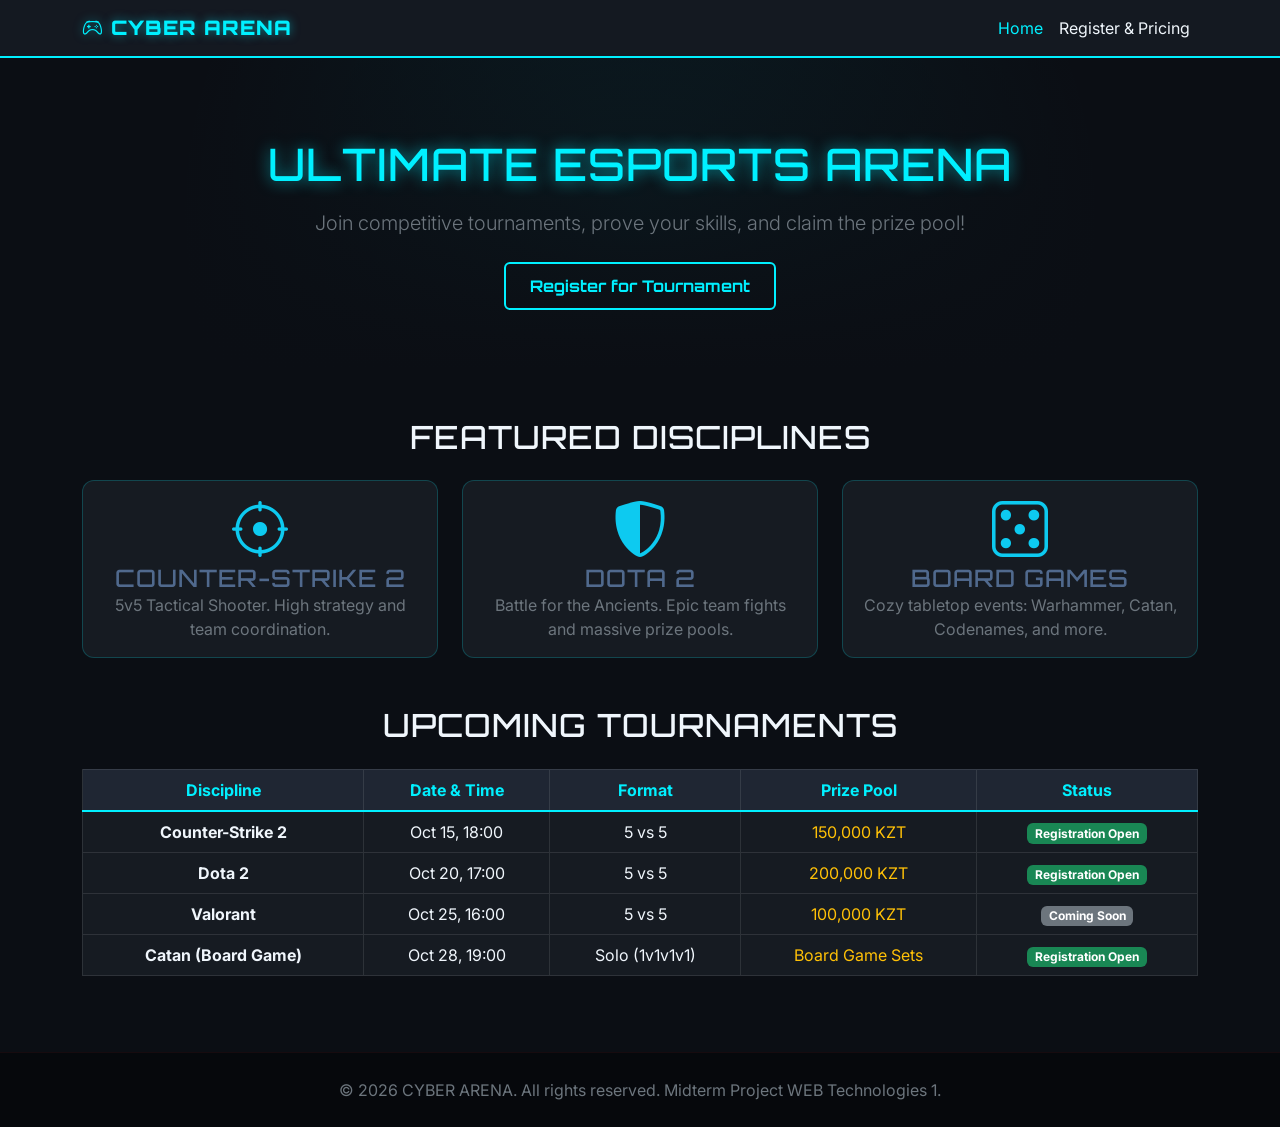
==== index.html @ 5764e8db "Add files via upload" ====
<!DOCTYPE html>
<html lang="en">
<head>
  <meta charset="UTF-8">
  <meta name="viewport" content="width=device-width, initial-scale=1.0">
  <title>CYBER ARENA — Home</title>
  <link href="https://cdn.jsdelivr.net/npm/bootstrap@5.3.0/dist/css/bootstrap.min.css" rel="stylesheet">
  <link href="https://cdn.jsdelivr.net/npm/bootstrap-icons@1.10.0/font/bootstrap-icons.css" rel="stylesheet">
  <link rel="stylesheet" href="style.css">
</head>
<body>

  <!-- Navbar -->
  <header>
    <nav class="navbar navbar-expand-lg navbar-dark sticky-top">
      <div class="container">
        <a class="navbar-brand" href="index.html"><i class="bi bi-controller me-2"></i>CYBER ARENA</a>
        <button class="navbar-toggler" type="button" data-bs-toggle="collapse" data-bs-target="#navbarNav">
          <span class="navbar-toggler-icon"></span>
        </button>
        <div class="collapse navbar-collapse" id="navbarNav">
          <ul class="navbar-nav ms-auto">
            <li class="nav-item">
              <a class="nav-link active" href="index.html">Home</a>
            </li>
            <li class="nav-item">
              <a class="nav-link" href="register.html">Register & Pricing</a>
            </li>
          </ul>
        </div>
      </div>
    </nav>
  </header>

  <main>
    <!-- Hero Section -->
    <section class="hero-section">
      <div class="container">
        <h1 class="hero-title mb-3">Ultimate Esports Arena</h1>
        <p class="lead text-secondary mb-4">Join competitive tournaments, prove your skills, and claim the prize pool!</p>
        <a href="register.html" class="btn btn-neon">Register for Tournament</a>
      </div>
    </section>

    <section class="container my-5">
      <h2 class="text-center mb-4 text-uppercase">Featured Disciplines</h2>
      <div class="disciplines-grid">
        <div class="custom-card p-3 text-center">
          <i class="bi bi-crosshair display-4 text-info mb-3"></i>
          <h3 class="h4 card-title">Counter-Strike 2</h3>
          <p class="card-text text-secondary">5v5 Tactical Shooter. High strategy and team coordination.</p>
        </div>
        <div class="custom-card p-3 text-center">
          <i class="bi bi-shield-shaded display-4 text-info mb-3"></i>
          <h3 class="h4 card-title">Dota 2</h3>
          <p class="card-text text-secondary">Battle for the Ancients. Epic team fights and massive prize pools.</p>
        </div>
        <div class="custom-card p-3 text-center">
          <i class="bi bi-dice-5 display-4 text-info mb-3"></i>
          <h3 class="h4 card-title">Board Games</h3>
          <p class="card-text text-secondary">Cozy tabletop events: Warhammer, Catan, Codenames, and more.</p>
        </div>
      </div>
    </section>

    <!-- TABLE Section  -->
    <section class="container my-5">
      <h2 class="text-center mb-4 text-uppercase">Upcoming Tournaments</h2>
      <div class="table-responsive">
        <table class="table custom-table table-bordered align-middle text-center">
          <thead>
            <tr>
              <th>Discipline</th>
              <th>Date & Time</th>
              <th>Format</th>
              <th>Prize Pool</th>
              <th>Status</th>
            </tr>
          </thead>
          <tbody>
            <tr>
              <td><strong>Counter-Strike 2</strong></td>
              <td>Oct 15, 18:00</td>
              <td>5 vs 5</td>
              <td class="text-warning font-weight-bold">150,000 KZT</td>
              <td><span class="badge bg-success">Registration Open</span></td>
            </tr>
            <tr>
              <td><strong>Dota 2</strong></td>
              <td>Oct 20, 17:00</td>
              <td>5 vs 5</td>
              <td class="text-warning font-weight-bold">200,000 KZT</td>
              <td><span class="badge bg-success">Registration Open</span></td>
            </tr>
            <tr>
              <td><strong>Valorant</strong></td>
              <td>Oct 25, 16:00</td>
              <td>5 vs 5</td>
              <td class="text-warning font-weight-bold">100,000 KZT</td>
              <td><span class="badge bg-secondary">Coming Soon</span></td>
            </tr>
            <tr>
              <td><strong>Catan (Board Game)</strong></td>
              <td>Oct 28, 19:00</td>
              <td>Solo (1v1v1v1)</td>
              <td class="text-warning font-weight-bold">Board Game Sets</td>
              <td><span class="badge bg-success">Registration Open</span></td>
            </tr>
          </tbody>
        </table>
      </div>
    </section>
  </main>

  <!-- Footer -->
  <footer class="text-center text-secondary">
    <div class="container">
      <p class="mb-0">&copy; 2026 CYBER ARENA. All rights reserved. Midterm Project WEB Technologies 1.</p>
    </div>
  </footer>

  <!-- Bootstrap JS -->
  <script src="https://cdn.jsdelivr.net/npm/bootstrap@5.3.0/dist/js/bootstrap.bundle.min.js"></script>
</body>
</html>
---- style.css ----
@import url('https://fonts.googleapis.com/css2?family=Inter:wght@300;400;600&family=Orbitron:wght@700;900&display=swap');

:root {
  --bg-dark: #0b0e14;
  --card-bg: #161b22;
  --accent-neon: #00f0ff;
  --accent-pink: #ff0055;
  --text-color: #f0f6fc;
}

body {
  background-color: var(--bg-dark);
  color: var(--text-color);
  font-family: 'Inter', sans-serif;
  margin: 0;
  padding: 0;
}

h1, h2, h3, .navbar-brand {
  font-family: 'Orbitron', sans-serif;
  text-transform: uppercase;
  letter-spacing: 1px;
}

/* Navigation */
.navbar {
  background-color: rgba(22, 27, 34, 0.95) !important;
  border-bottom: 2px solid var(--accent-neon);
}

.navbar-brand {
  color: var(--accent-neon) !important;
  font-weight: 900;
  text-shadow: 0 0 10px rgba(0, 240, 255, 0.5);
}

.nav-link {
  color: var(--text-color) !important;
  transition: color 0.3s ease;
}

.nav-link:hover, .nav-link.active {
  color: var(--accent-neon) !important;
}

/* Hero Section */
.hero-section {
  padding: 80px 0 60px;
  background: linear-gradient(180deg, rgba(11, 14, 20, 0.6) 0%, rgba(11, 14, 20, 1) 100%),
              radial-gradient(circle at center, rgba(0, 240, 255, 0.15) 0%, transparent 70%);
  text-align: center;
}

.hero-title {
  color: var(--accent-neon);
  text-shadow: 0 0 15px rgba(0, 240, 255, 0.6);
  font-size: 1.5rem; 
}


.disciplines-grid {
  display: grid;
  grid-template-columns: 1fr;
  gap: 1.5rem;
}

@media (min-width: 768px) {
  .disciplines-grid {
    grid-template-columns: repeat(3, 1fr);
  }
}

/* Cards */
.custom-card {
  border-radius: 12px;
  color: rgba(104, 138, 186, 0.71);
  background-color: var(--card-bg);
  border: 1px solid rgba(0, 240, 255, 0.2);
  border-radius: 12px;
  transition: transform 0.3s ease, border-color 0.3s ease, box-shadow 0.3s ease;
}

.custom-card:hover {
  transform: translateY(-5px);
  border-color: var(--accent-neon);
  box-shadow: 0 0 15px rgba(0, 240, 255, 0.3);
}

/* Table */
.custom-table {
  background-color: var(--card-bg);
  color: var(--text-color);
  border-color: rgba(255, 255, 255, 0.1);
}

.custom-table th {
  background-color: #1f2633;
  color: var(--accent-neon);
  border-bottom: 2px solid var(--accent-neon);
}

.custom-table td {
  background-color: var(--card-bg);
  color: var(--text-color);
  vertical-align: middle;
}

/* Buttons */
.btn-neon {
  background-color: transparent;
  color: var(--accent-neon);
  border: 2px solid var(--accent-neon);
  font-family: 'Orbitron', sans-serif;
  font-weight: 700;
  padding: 10px 24px;
  transition: all 0.3s ease;
  width: 100%;      
  margin-top: 10px;
}

.btn-neon:hover {
  background-color: var(--accent-neon);
  color: var(--bg-dark);
  box-shadow: 0 0 15px rgba(0, 240, 255, 0.8);
}

.btn-pink {
  background-color: var(--accent-pink);
  color: #fff;
  border: none;
  font-family: 'Orbitron', sans-serif;
  font-weight: 700;
  transition: all 0.3s ease;
}

.btn-pink:hover {
  background-color: #e0004c;
  box-shadow: 0 0 15px rgba(255, 0, 85, 0.6);
  color: #fff;
}

/* Form Controls */
.form-control, .form-select {
  background-color: #0d1117;
  border: 1px solid rgba(255, 255, 255, 0.15);
  color: var(--text-color);
}

.form-control:focus, .form-select:focus {
  background-color: #0d1117;
  color: var(--text-color);
  border-color: var(--accent-neon);
  box-shadow: 0 0 8px rgba(0, 240, 255, 0.5);
}

/* Footer */
footer {
  background-color: #06080c;
  border-top: 1px solid rgba(179, 39, 39, 0.1);
  padding: 25px 0;
  margin-top: 60px;
}

@media (min-width: 576px) {
  .hero-title {
    font-size: 2rem;
  }
}

@media (min-width: 768px) {
  .hero-title {
    font-size: 2.8rem;
  }
  .btn-neon {
    width: auto;
    margin-top: 0;
  }
}
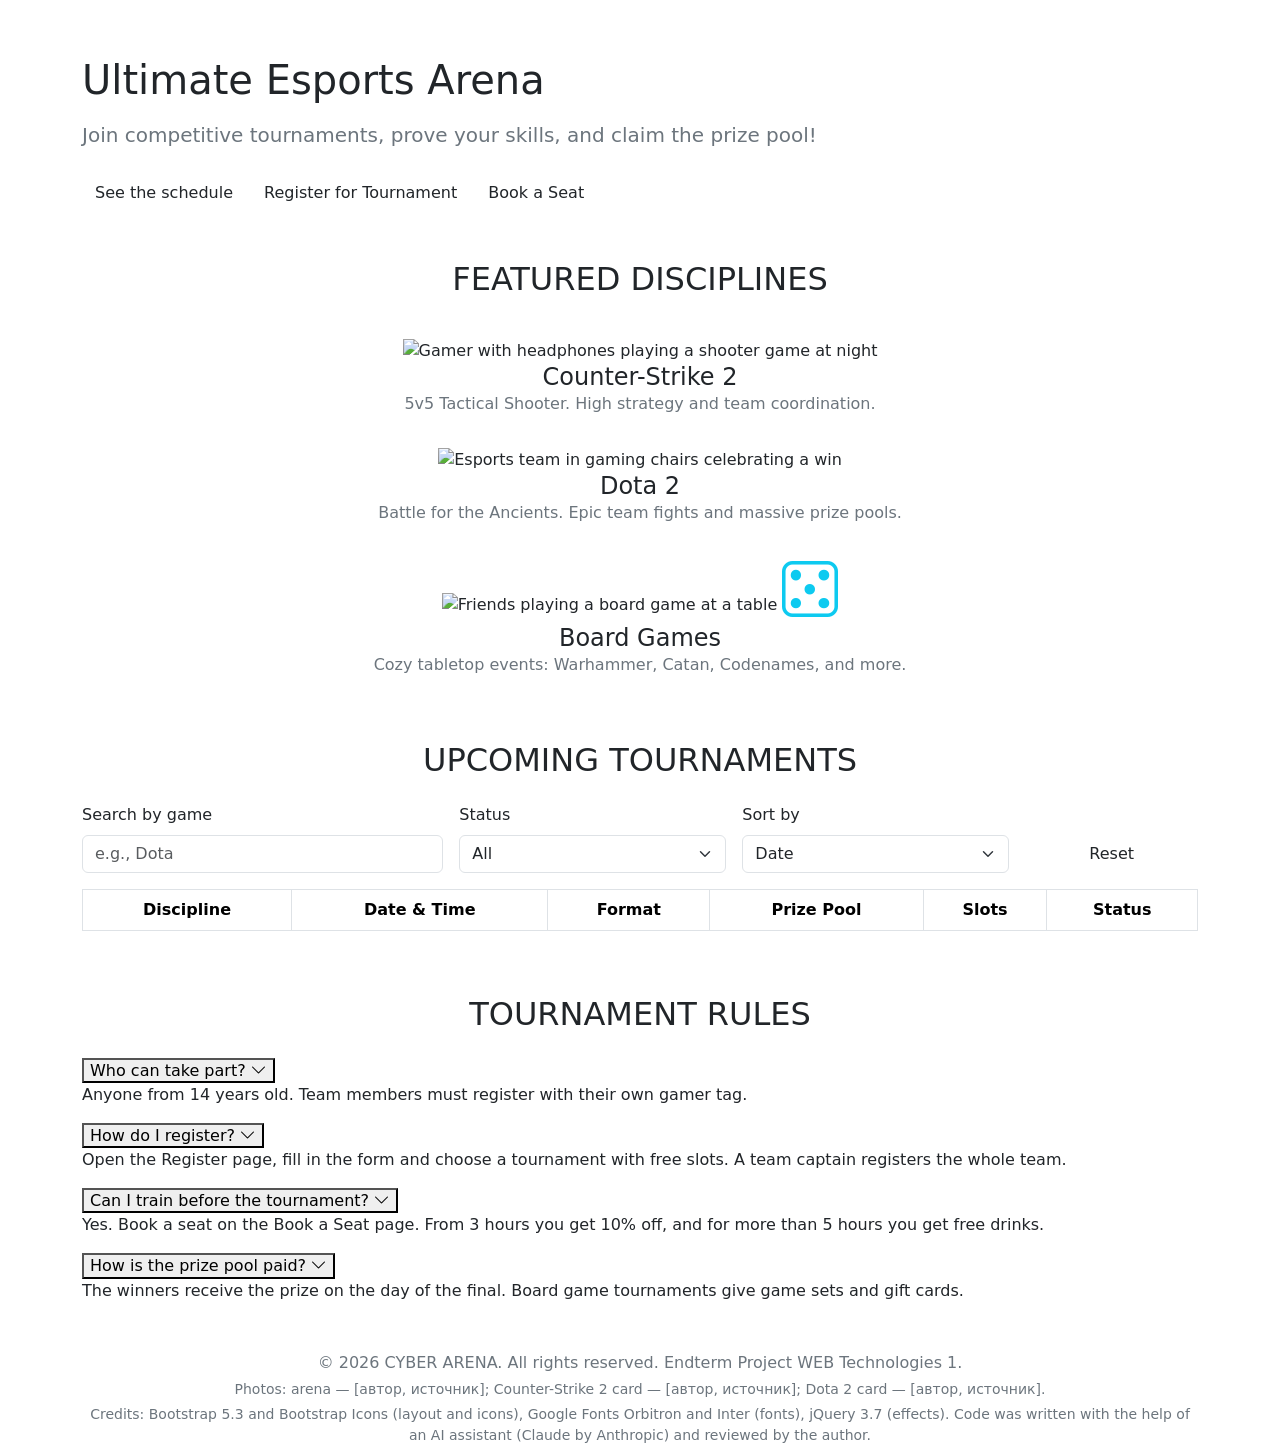
==== commit 6d7d7fb3: "Add files via upload Endterm: add booking, contact, photos" ====
--- a/index.html
+++ b/index.html
@@ -6,26 +6,23 @@
   <title>CYBER ARENA — Home</title>
   <link href="https://cdn.jsdelivr.net/npm/bootstrap@5.3.0/dist/css/bootstrap.min.css" rel="stylesheet">
   <link href="https://cdn.jsdelivr.net/npm/bootstrap-icons@1.10.0/font/bootstrap-icons.css" rel="stylesheet">
-  <link rel="stylesheet" href="style.css">
+  <link rel="stylesheet" href="css/style.css">
 </head>
 <body>
 
-  <!-- Navbar -->
   <header>
-    <nav class="navbar navbar-expand-lg navbar-dark sticky-top">
+    <nav class="navbar navbar-expand-lg navbar-dark sticky-top" aria-label="Main">
       <div class="container">
-        <a class="navbar-brand" href="index.html"><i class="bi bi-controller me-2"></i>CYBER ARENA</a>
-        <button class="navbar-toggler" type="button" data-bs-toggle="collapse" data-bs-target="#navbarNav">
+        <a class="navbar-brand" href="index.html"><i class="bi bi-controller me-2" aria-hidden="true"></i>CYBER ARENA</a>
+        <button class="navbar-toggler" type="button" data-bs-toggle="collapse" data-bs-target="#navbarNav" aria-controls="navbarNav" aria-expanded="false" aria-label="Toggle navigation">
           <span class="navbar-toggler-icon"></span>
         </button>
         <div class="collapse navbar-collapse" id="navbarNav">
           <ul class="navbar-nav ms-auto">
-            <li class="nav-item">
-              <a class="nav-link active" href="index.html">Home</a>
-            </li>
-            <li class="nav-item">
-              <a class="nav-link" href="register.html">Register & Pricing</a>
-            </li>
+            <li class="nav-item"><a class="nav-link active" href="index.html" aria-current="page">Home</a></li>
+            <li class="nav-item"><a class="nav-link" href="register.html">Register &amp; Pricing</a></li>
+            <li class="nav-item"><a class="nav-link" href="booking.html">Book a Seat</a></li>
+            <li class="nav-item"><a class="nav-link" href="contact.html">Contact</a></li>
           </ul>
         </div>
       </div>
@@ -33,12 +30,26 @@
   </header>
 
   <main>
-    <!-- Hero Section -->
     <section class="hero-section">
       <div class="container">
         <h1 class="hero-title mb-3">Ultimate Esports Arena</h1>
         <p class="lead text-secondary mb-4">Join competitive tournaments, prove your skills, and claim the prize pool!</p>
-        <a href="register.html" class="btn btn-neon">Register for Tournament</a>
+
+        <div class="countdown mb-4" id="countdown" hidden>
+          <p class="countdown-title" id="countdownTitle"></p>
+          <div class="countdown-boxes">
+            <div><span id="cdDays">00</span><small>days</small></div>
+            <div><span id="cdHours">00</span><small>hours</small></div>
+            <div><span id="cdMinutes">00</span><small>min</small></div>
+            <div><span id="cdSeconds">00</span><small>sec</small></div>
+          </div>
+        </div>
+
+        <div class="hero-buttons">
+          <a href="#schedule" class="btn btn-neon">See the schedule</a>
+          <a href="register.html" class="btn btn-neon">Register for Tournament</a>
+          <a href="booking.html" class="btn btn-neon">Book a Seat</a>
+        </div>
       </div>
     </section>
 
@@ -46,80 +57,113 @@
       <h2 class="text-center mb-4 text-uppercase">Featured Disciplines</h2>
       <div class="disciplines-grid">
         <div class="custom-card p-3 text-center">
-          <i class="bi bi-crosshair display-4 text-info mb-3"></i>
+          <img src="images/cs2.jpg" class="card-photo" alt="Gamer with headphones playing a shooter game at night">
           <h3 class="h4 card-title">Counter-Strike 2</h3>
           <p class="card-text text-secondary">5v5 Tactical Shooter. High strategy and team coordination.</p>
         </div>
         <div class="custom-card p-3 text-center">
-          <i class="bi bi-shield-shaded display-4 text-info mb-3"></i>
+          <img src="images/dota2.jpg" class="card-photo" alt="Esports team in gaming chairs celebrating a win">
           <h3 class="h4 card-title">Dota 2</h3>
           <p class="card-text text-secondary">Battle for the Ancients. Epic team fights and massive prize pools.</p>
         </div>
         <div class="custom-card p-3 text-center">
-          <i class="bi bi-dice-5 display-4 text-info mb-3"></i>
+          <img src="images/board.games.jpg" class="card-photo" alt="Friends playing a board game at a table">
+          <i class="bi bi-dice-5 display-4 text-info mb-3" aria-hidden="true"></i>
           <h3 class="h4 card-title">Board Games</h3>
           <p class="card-text text-secondary">Cozy tabletop events: Warhammer, Catan, Codenames, and more.</p>
         </div>
       </div>
     </section>
 
-    <!-- TABLE Section  -->
-    <section class="container my-5">
+    <section class="container my-5" id="schedule">
       <h2 class="text-center mb-4 text-uppercase">Upcoming Tournaments</h2>
+
+      <div class="row g-3 mb-3 align-items-end">
+        <div class="col-12 col-md-4">
+          <label for="search" class="form-label">Search by game</label>
+          <input type="search" class="form-control" id="search" maxlength="30" placeholder="e.g., Dota" autocomplete="off">
+        </div>
+        <div class="col-6 col-md-3">
+          <label for="statusFilter" class="form-label">Status</label>
+          <select class="form-select" id="statusFilter">
+            <option value="all">All</option>
+            <option value="open">Registration Open</option>
+            <option value="soon">Coming Soon</option>
+            <option value="full">Full</option>
+            <option value="finished">Finished</option>
+          </select>
+        </div>
+        <div class="col-6 col-md-3">
+          <label for="sortBy" class="form-label">Sort by</label>
+          <select class="form-select" id="sortBy">
+            <option value="date">Date</option>
+            <option value="prize">Prize (high to low)</option>
+            <option value="name">Name (A-Z)</option>
+          </select>
+        </div>
+        <div class="col-12 col-md-2">
+          <button type="button" class="btn btn-outline-neon w-100" id="resetFilters">Reset</button>
+        </div>
+      </div>
+
+      <p class="text-secondary" id="resultInfo" role="status"></p>
+
       <div class="table-responsive">
         <table class="table custom-table table-bordered align-middle text-center">
           <thead>
             <tr>
-              <th>Discipline</th>
-              <th>Date & Time</th>
-              <th>Format</th>
-              <th>Prize Pool</th>
-              <th>Status</th>
+              <th scope="col">Discipline</th>
+              <th scope="col">Date &amp; Time</th>
+              <th scope="col">Format</th>
+              <th scope="col">Prize Pool</th>
+              <th scope="col">Slots</th>
+              <th scope="col">Status</th>
             </tr>
           </thead>
-          <tbody>
-            <tr>
-              <td><strong>Counter-Strike 2</strong></td>
-              <td>Oct 15, 18:00</td>
-              <td>5 vs 5</td>
-              <td class="text-warning font-weight-bold">150,000 KZT</td>
-              <td><span class="badge bg-success">Registration Open</span></td>
-            </tr>
-            <tr>
-              <td><strong>Dota 2</strong></td>
-              <td>Oct 20, 17:00</td>
-              <td>5 vs 5</td>
-              <td class="text-warning font-weight-bold">200,000 KZT</td>
-              <td><span class="badge bg-success">Registration Open</span></td>
-            </tr>
-            <tr>
-              <td><strong>Valorant</strong></td>
-              <td>Oct 25, 16:00</td>
-              <td>5 vs 5</td>
-              <td class="text-warning font-weight-bold">100,000 KZT</td>
-              <td><span class="badge bg-secondary">Coming Soon</span></td>
-            </tr>
-            <tr>
-              <td><strong>Catan (Board Game)</strong></td>
-              <td>Oct 28, 19:00</td>
-              <td>Solo (1v1v1v1)</td>
-              <td class="text-warning font-weight-bold">Board Game Sets</td>
-              <td><span class="badge bg-success">Registration Open</span></td>
-            </tr>
-          </tbody>
+          <tbody id="tournamentBody"></tbody>
         </table>
+      </div>
+      <div class="empty-state" id="emptyMessage" hidden>
+        <i class="bi bi-search display-5" aria-hidden="true"></i>
+        <p class="mb-0">No tournaments found. Try another name or press Reset.</p>
+      </div>
+    </section>
+
+    <section class="container my-5">
+      <h2 class="text-center mb-4 text-uppercase">Tournament Rules</h2>
+      <div class="faq">
+        <div class="faq-item">
+          <h3 class="h6 m-0"><button type="button" class="faq-question" aria-expanded="false" aria-controls="faq1">Who can take part? <i class="bi bi-chevron-down" aria-hidden="true"></i></button></h3>
+          <div class="faq-answer" id="faq1"><p>Anyone from 14 years old. Team members must register with their own gamer tag.</p></div>
+        </div>
+        <div class="faq-item">
+          <h3 class="h6 m-0"><button type="button" class="faq-question" aria-expanded="false" aria-controls="faq2">How do I register? <i class="bi bi-chevron-down" aria-hidden="true"></i></button></h3>
+          <div class="faq-answer" id="faq2"><p>Open the Register page, fill in the form and choose a tournament with free slots. A team captain registers the whole team.</p></div>
+        </div>
+        <div class="faq-item">
+          <h3 class="h6 m-0"><button type="button" class="faq-question" aria-expanded="false" aria-controls="faq3">Can I train before the tournament? <i class="bi bi-chevron-down" aria-hidden="true"></i></button></h3>
+          <div class="faq-answer" id="faq3"><p>Yes. Book a seat on the Book a Seat page. From 3 hours you get 10% off, and for more than 5 hours you get free drinks.</p></div>
+        </div>
+        <div class="faq-item">
+          <h3 class="h6 m-0"><button type="button" class="faq-question" aria-expanded="false" aria-controls="faq4">How is the prize pool paid? <i class="bi bi-chevron-down" aria-hidden="true"></i></button></h3>
+          <div class="faq-answer" id="faq4"><p>The winners receive the prize on the day of the final. Board game tournaments give game sets and gift cards.</p></div>
+        </div>
       </div>
     </section>
   </main>
 
-  <!-- Footer -->
   <footer class="text-center text-secondary">
     <div class="container">
-      <p class="mb-0">&copy; 2026 CYBER ARENA. All rights reserved. Midterm Project WEB Technologies 1.</p>
+      <p class="mb-1">&copy; 2026 CYBER ARENA. All rights reserved. Endterm Project WEB Technologies 1.</p>
+      <p class="small mb-1">Photos: arena — [автор, источник]; Counter-Strike 2 card — [автор, источник]; Dota 2 card — [автор, источник].</p>
+      <p class="small mb-0">Credits: Bootstrap 5.3 and Bootstrap Icons (layout and icons), Google Fonts Orbitron and Inter (fonts), jQuery 3.7 (effects). Code was written with the help of an AI assistant (Claude by Anthropic) and reviewed by the author.</p>
     </div>
   </footer>
 
-  <!-- Bootstrap JS -->
   <script src="https://cdn.jsdelivr.net/npm/bootstrap@5.3.0/dist/js/bootstrap.bundle.min.js"></script>
+  <script src="https://code.jquery.com/jquery-3.7.1.min.js"></script>
+  <script src="js/data.js"></script>
+  <script src="js/tournaments.js"></script>
+  <script src="js/effects.js"></script>
 </body>
 </html>
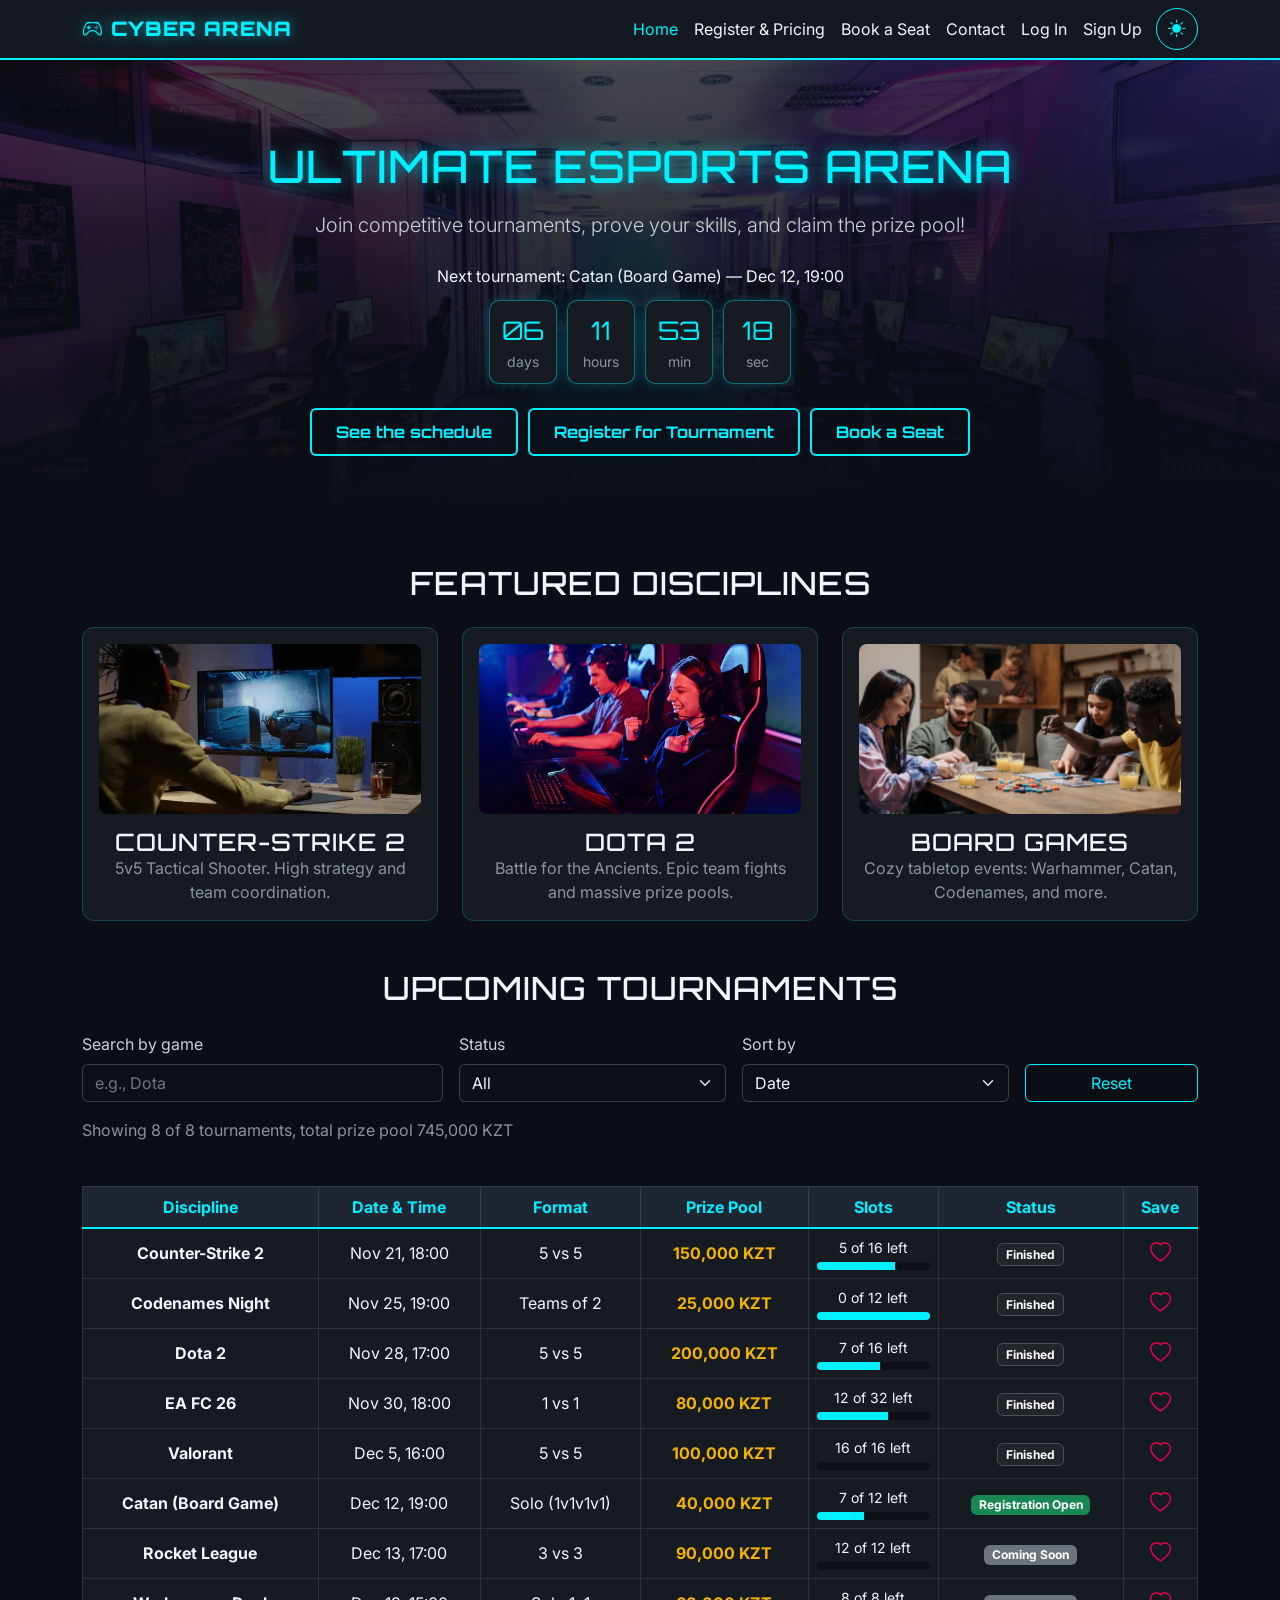
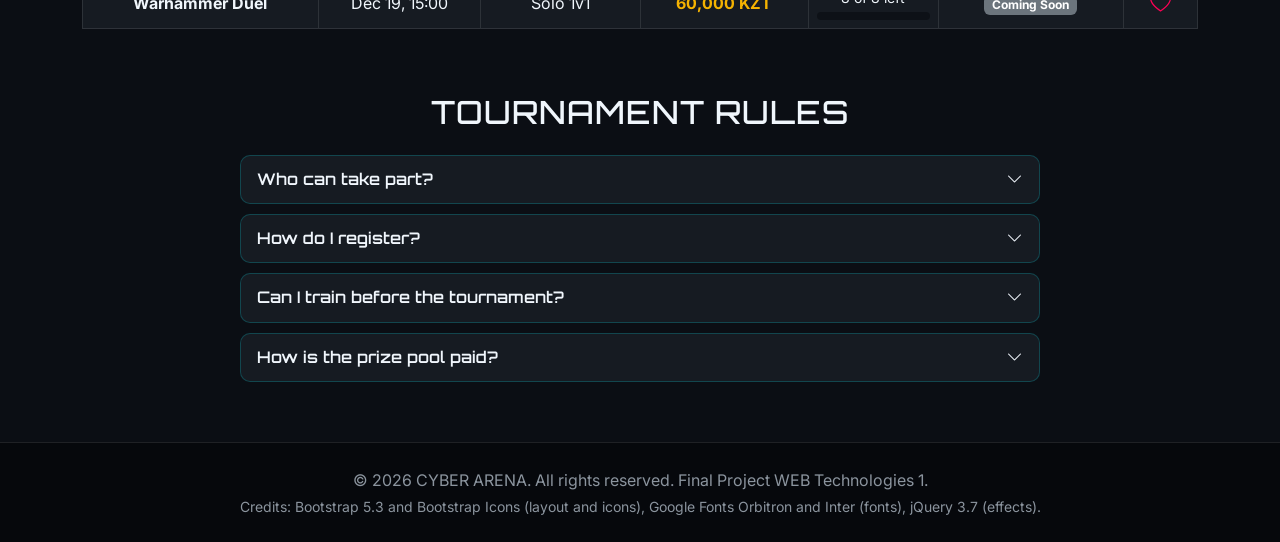
==== commit 91dc7773: "Final project: themes, login, profile, folders" ====
--- a/index.html
+++ b/index.html
@@ -1,28 +1,34 @@
 <!DOCTYPE html>
-<html lang="en">
+<html lang="en" data-bs-theme="dark">
 <head>
   <meta charset="UTF-8">
   <meta name="viewport" content="width=device-width, initial-scale=1.0">
   <title>CYBER ARENA — Home</title>
   <link href="https://cdn.jsdelivr.net/npm/bootstrap@5.3.0/dist/css/bootstrap.min.css" rel="stylesheet">
-  <link href="https://cdn.jsdelivr.net/npm/bootstrap-icons@1.10.0/font/bootstrap-icons.css" rel="stylesheet">
+  <link href="https://cdn.jsdelivr.net/npm/bootstrap-icons@1.11.3/font/bootstrap-icons.css" rel="stylesheet">
   <link rel="stylesheet" href="css/style.css">
+  <script src="js/theme.js"></script>
 </head>
 <body>
 
   <header>
-    <nav class="navbar navbar-expand-lg navbar-dark sticky-top" aria-label="Main">
+    <nav class="navbar navbar-expand-lg sticky-top" aria-label="Main">
       <div class="container">
         <a class="navbar-brand" href="index.html"><i class="bi bi-controller me-2" aria-hidden="true"></i>CYBER ARENA</a>
         <button class="navbar-toggler" type="button" data-bs-toggle="collapse" data-bs-target="#navbarNav" aria-controls="navbarNav" aria-expanded="false" aria-label="Toggle navigation">
           <span class="navbar-toggler-icon"></span>
         </button>
         <div class="collapse navbar-collapse" id="navbarNav">
-          <ul class="navbar-nav ms-auto">
-            <li class="nav-item"><a class="nav-link active" href="index.html" aria-current="page">Home</a></li>
+          <ul class="navbar-nav ms-auto align-items-lg-center">
+            <li class="nav-item"><a class="nav-link active" aria-current="page" href="index.html">Home</a></li>
             <li class="nav-item"><a class="nav-link" href="register.html">Register &amp; Pricing</a></li>
             <li class="nav-item"><a class="nav-link" href="booking.html">Book a Seat</a></li>
             <li class="nav-item"><a class="nav-link" href="contact.html">Contact</a></li>
+            <li class="nav-item" data-auth="guest"><a class="nav-link" href="login.html">Log In</a></li>
+            <li class="nav-item" data-auth="guest"><a class="nav-link" href="signup.html">Sign Up</a></li>
+            <li class="nav-item" data-auth="user" hidden><a class="nav-link" href="profile.html"><i class="bi bi-person-circle me-1" aria-hidden="true"></i><span id="navUserName"></span> <span class="badge nav-count" id="navCount" hidden>0</span></a></li>
+            <li class="nav-item" data-auth="user" hidden><button type="button" class="nav-link" id="logoutBtn">Log Out</button></li>
+            <li class="nav-item"><button type="button" class="theme-toggle" id="themeToggle" aria-label="Switch to light mode" title="Light mode"><i class="bi bi-sun-fill" aria-hidden="true"></i></button></li>
           </ul>
         </div>
       </div>
@@ -68,7 +74,6 @@
         </div>
         <div class="custom-card p-3 text-center">
           <img src="images/board.games.jpg" class="card-photo" alt="Friends playing a board game at a table">
-          <i class="bi bi-dice-5 display-4 text-info mb-3" aria-hidden="true"></i>
           <h3 class="h4 card-title">Board Games</h3>
           <p class="card-text text-secondary">Cozy tabletop events: Warhammer, Catan, Codenames, and more.</p>
         </div>
@@ -106,7 +111,8 @@
         </div>
       </div>
 
-      <p class="text-secondary" id="resultInfo" role="status"></p>
+      <p class="text-secondary mb-1" id="resultInfo" role="status"></p>
+      <p class="small fav-note" id="favNote" role="status"></p>
 
       <div class="table-responsive">
         <table class="table custom-table table-bordered align-middle text-center">
@@ -118,6 +124,7 @@
               <th scope="col">Prize Pool</th>
               <th scope="col">Slots</th>
               <th scope="col">Status</th>
+              <th scope="col">Save</th>
             </tr>
           </thead>
           <tbody id="tournamentBody"></tbody>
@@ -154,15 +161,16 @@
 
   <footer class="text-center text-secondary">
     <div class="container">
-      <p class="mb-1">&copy; 2026 CYBER ARENA. All rights reserved. Endterm Project WEB Technologies 1.</p>
-      <p class="small mb-1">Photos: arena — [автор, источник]; Counter-Strike 2 card — [автор, источник]; Dota 2 card — [автор, источник].</p>
-      <p class="small mb-0">Credits: Bootstrap 5.3 and Bootstrap Icons (layout and icons), Google Fonts Orbitron and Inter (fonts), jQuery 3.7 (effects). Code was written with the help of an AI assistant (Claude by Anthropic) and reviewed by the author.</p>
+      <p class="mb-1">&copy; 2026 CYBER ARENA. All rights reserved. Final Project WEB Technologies 1.</p>
+      <p class="small mb-0">Credits: Bootstrap 5.3 and Bootstrap Icons (layout and icons), Google Fonts Orbitron and Inter (fonts), jQuery 3.7 (effects).</p>
     </div>
   </footer>
 
   <script src="https://cdn.jsdelivr.net/npm/bootstrap@5.3.0/dist/js/bootstrap.bundle.min.js"></script>
   <script src="https://code.jquery.com/jquery-3.7.1.min.js"></script>
+  <script src="js/storage.js"></script>
   <script src="js/data.js"></script>
+  <script src="js/auth.js"></script>
   <script src="js/tournaments.js"></script>
   <script src="js/effects.js"></script>
 </body>
--- a/css/style.css
+++ b/css/style.css
@@ -0,0 +1,1017 @@
+@import url('https://fonts.googleapis.com/css2?family=Inter:wght@300;400;600&family=Orbitron:wght@700;900&display=swap');
+
+/* ===== Theme tokens: dark (default) and light ===== */
+:root {
+  color-scheme: dark;
+  --bg: #0b0e14;
+  --card-bg: #161b22;
+  --surface: #0d1117;
+  --surface-2: #1f2633;
+  --footer-bg: #06080c;
+  --text: #f0f6fc;
+  --text-soft: #c9d1d9;
+  --muted: #8b949e;
+  --placeholder: #6e7681;
+  --accent: #00f0ff;
+  --accent-rgb: 0, 240, 255;
+  --on-accent: #0b0e14;
+  --accent-pink: #ff0055;
+  --pink-rgb: 255, 0, 85;
+  --pink-hover: #e0004c;
+  --gold: #f5b301;
+  --gold-rgb: 245, 179, 1;
+  --error-text: #ff6b8f;
+  --line: rgba(255, 255, 255, 0.1);
+  --line-strong: rgba(255, 255, 255, 0.2);
+  --zone-bg: rgba(0, 0, 0, 0.2);
+  --nav-bg: rgba(22, 27, 34, 0.95);
+  --hero-top: rgba(11, 14, 20, 0.75);
+  --hero-bottom: rgba(11, 14, 20, 1);
+  --glow-text: 0 0 15px rgba(0, 240, 255, 0.6);
+  --glow-gold: 0 0 10px rgba(245, 179, 1, 0.5);
+}
+
+[data-bs-theme="light"] {
+  color-scheme: light;
+  --bg: #f4f7fb;
+  --card-bg: #ffffff;
+  --surface: #ffffff;
+  --surface-2: #e6edf5;
+  --footer-bg: #e6edf5;
+  --text: #14202e;
+  --text-soft: #2d3b4d;
+  --muted: #4f5d70;
+  --placeholder: #66748a;
+  --accent: #00718a;
+  --accent-rgb: 0, 113, 138;
+  --on-accent: #ffffff;
+  --accent-pink: #d6004a;
+  --pink-rgb: 214, 0, 74;
+  --pink-hover: #b30040;
+  --gold: #8a5a00;
+  --gold-rgb: 138, 90, 0;
+  --error-text: #b4003c;
+  --line: rgba(20, 32, 46, 0.14);
+  --line-strong: rgba(20, 32, 46, 0.35);
+  --zone-bg: rgba(20, 32, 46, 0.04);
+  --nav-bg: rgba(255, 255, 255, 0.96);
+  --hero-top: rgba(244, 247, 251, 0.82);
+  --hero-bottom: rgba(244, 247, 251, 1);
+  --glow-text: none;
+  --glow-gold: none;
+}
+
+body {
+  background-color: var(--bg);
+  color: var(--text);
+  font-family: 'Inter', sans-serif;
+  margin: 0;
+  padding: 0;
+}
+
+h1, h2, h3, .navbar-brand {
+  font-family: 'Orbitron', sans-serif;
+  text-transform: uppercase;
+  letter-spacing: 1px;
+}
+
+/* Navigation */
+.navbar {
+  background-color: var(--nav-bg) !important;
+  border-bottom: 2px solid var(--accent);
+}
+
+.navbar-brand {
+  color: var(--accent) !important;
+  font-weight: 900;
+  text-shadow: var(--glow-text);
+}
+
+.nav-link {
+  color: var(--text) !important;
+  transition: color 0.3s ease;
+}
+
+.nav-link:hover, .nav-link.active {
+  color: var(--accent) !important;
+}
+
+/* Hero Section */
+.hero-section {
+  padding: 80px 0 60px;
+  background: linear-gradient(180deg, var(--hero-top) 0%, var(--hero-bottom) 100%),
+              url('../images/arena.jpg') center / cover no-repeat;
+  text-align: center;
+}
+
+.hero-title {
+  color: var(--accent);
+  text-shadow: var(--glow-text);
+  font-size: 1.5rem; 
+}
+
+
+.disciplines-grid {
+  display: grid;
+  grid-template-columns: 1fr;
+  gap: 1.5rem;
+}
+
+@media (min-width: 768px) {
+  .disciplines-grid {
+    grid-template-columns: repeat(3, 1fr);
+  }
+}
+
+/* Cards */
+.custom-card {
+  border-radius: 12px;
+  color:var(--text);
+  background-color: var(--card-bg);
+  border: 1px solid rgba(var(--accent-rgb), 0.2);
+  border-radius: 12px;
+  transition: transform 0.3s ease, border-color 0.3s ease, box-shadow 0.3s ease;
+}
+
+.custom-card:hover {
+  transform: translateY(-5px);
+  border-color: var(--accent);
+  box-shadow: 0 0 15px rgba(var(--accent-rgb), 0.3);
+}
+
+/* Table */
+.custom-table {
+  background-color: var(--card-bg);
+  color: var(--text);
+  border-color: var(--line);
+}
+
+.custom-table th {
+  background-color: var(--surface-2);
+  color: var(--accent);
+  border-bottom: 2px solid var(--accent);
+}
+
+.custom-table td {
+  background-color: var(--card-bg);
+  color: var(--text);
+  vertical-align: middle;
+}
+
+/* Buttons */
+.btn-neon {
+  background-color: transparent;
+  color: var(--accent);
+  border: 2px solid var(--accent);
+  font-family: 'Orbitron', sans-serif;
+  font-weight: 700;
+  padding: 10px 24px;
+  transition: all 0.3s ease;
+  width: 100%;      
+  margin-top: 10px;
+}
+
+.btn-neon:hover {
+  background-color: var(--accent);
+  color: var(--on-accent);
+  box-shadow: 0 0 15px rgba(var(--accent-rgb), 0.8);
+}
+
+.btn-pink {
+  background-color: var(--accent-pink);
+  color: #fff;
+  border: none;
+  font-family: 'Orbitron', sans-serif;
+  font-weight: 700;
+  transition: all 0.3s ease;
+}
+
+.btn-pink:hover {
+  background-color: var(--pink-hover);
+  box-shadow: 0 0 15px rgba(var(--pink-rgb), 0.6);
+  color: #fff;
+}
+
+/* Form Controls */
+.form-control, .form-select {
+  background-color: var(--surface);
+  border: 1px solid var(--line-strong);
+  color: var(--text);
+}
+
+.form-control:focus, .form-select:focus {
+  background-color: var(--surface);
+  color: var(--text);
+  border-color: var(--accent);
+  box-shadow: 0 0 8px rgba(var(--accent-rgb), 0.5);
+}
+
+/* Footer */
+footer {
+  background-color: var(--footer-bg);
+  border-top: 1px solid var(--line);
+  padding: 25px 0;
+  margin-top: 60px;
+}
+
+@media (min-width: 576px) {
+  .hero-title {
+    font-size: 2rem;
+  }
+}
+
+@media (min-width: 768px) {
+  .hero-title {
+    font-size: 2.8rem;
+  }
+  .btn-neon {
+    width: auto;
+    margin-top: 0;
+  }
+}
+/* ===== Endterm additions ===== */
+:focus-visible,
+a:focus-visible,
+button:focus-visible,
+.btn:focus-visible,
+.nav-link:focus-visible,
+.navbar-brand:focus-visible,
+.navbar-toggler:focus-visible {
+  outline: 3px solid var(--accent) !important;
+  outline-offset: 3px;
+}
+
+.page-title {
+  font-size: 1.6rem;
+  color: var(--accent);
+  text-shadow: var(--glow-text);
+}
+
+@media (min-width: 768px) {
+  .page-title {
+    font-size: 2.2rem;
+  }
+}
+
+.hero-buttons {
+  display: flex;
+  flex-direction: column;
+  gap: 10px;
+  align-items: center;
+}
+
+.hero-buttons .btn-neon {
+  max-width: 320px;
+  margin-top: 0;
+}
+
+@media (min-width: 768px) {
+  .hero-buttons {
+    flex-direction: row;
+    justify-content: center;
+  }
+}
+
+/* Countdown */
+.countdown-title {
+  color: var(--text);
+  margin-bottom: 12px;
+}
+
+.countdown-boxes {
+  display: flex;
+  justify-content: center;
+  gap: 10px;
+}
+
+.countdown-boxes div {
+  min-width: 68px;
+  padding: 10px 6px;
+  background: var(--card-bg);
+  border: 1px solid rgba(var(--accent-rgb), 0.4);
+  border-radius: 10px;
+  box-shadow: 0 0 12px rgba(var(--accent-rgb), 0.2);
+}
+
+.countdown-boxes span {
+  display: block;
+  font-family: 'Orbitron', sans-serif;
+  font-size: 1.6rem;
+  color: var(--accent);
+}
+
+.countdown-boxes small {
+  color: var(--muted);
+}
+
+/* Table, search, empty state */
+.btn-outline-neon {
+  background: transparent;
+  color: var(--accent);
+  border: 1px solid var(--accent);
+}
+
+.btn-outline-neon:hover:not(:disabled) {
+  background: var(--accent);
+  color: var(--on-accent);
+}
+
+.btn-outline-neon:disabled {
+  opacity: 0.4;
+  color: var(--accent);
+  border-color: var(--accent);
+}
+
+.form-label {
+  color: var(--text-soft);
+}
+
+.form-control::placeholder {
+  color: var(--placeholder);
+}
+
+.progress {
+  height: 8px;
+  background: var(--surface);
+}
+
+.progress-bar {
+  background: var(--accent);
+}
+
+.empty-state {
+  text-align: center;
+  padding: 30px 10px;
+  color: var(--muted);
+  border: 1px dashed rgba(var(--accent-rgb), 0.35);
+  border-radius: 12px;
+}
+
+.empty-state[hidden] {
+  display: none;
+}
+
+/* FAQ accordion */
+.faq {
+  max-width: 800px;
+  margin: 0 auto;
+}
+
+.faq-item {
+  margin-bottom: 10px;
+  background: var(--card-bg);
+  border: 1px solid rgba(var(--accent-rgb), 0.2);
+  border-radius: 10px;
+}
+
+.faq-question {
+  display: flex;
+  justify-content: space-between;
+  align-items: center;
+  width: 100%;
+  padding: 14px 16px;
+  background: transparent;
+  border: 0;
+  color: var(--text);
+  font-weight: 600;
+  text-align: left;
+}
+
+.faq-question:hover {
+  color: var(--accent);
+}
+
+.faq-question[aria-expanded="true"] i {
+  transform: rotate(180deg);
+}
+
+.faq-answer {
+  display: none;
+  padding: 0 16px;
+  color: var(--muted);
+}
+
+/* Forms */
+.form-check-input {
+  background-color: var(--surface);
+  border-color: var(--line-strong);
+}
+
+.form-check-input:checked {
+  background-color: var(--accent);
+  border-color: var(--accent);
+}
+
+.invalid-feedback {
+  color: var(--error-text);
+}
+
+.form-control.is-invalid, .form-select.is-invalid, .form-check-input.is-invalid {
+  border-color: var(--accent-pink);
+  background-color: var(--surface);
+}
+
+.form-control.is-invalid:focus, .form-select.is-invalid:focus {
+  box-shadow: 0 0 8px rgba(var(--pink-rgb), 0.6);
+}
+
+.form-control.is-valid, .form-select.is-valid {
+  border-color: var(--accent);
+  background-color: var(--surface);
+}
+
+.alert-neon {
+  background: rgba(var(--accent-rgb), 0.1);
+  border: 1px solid var(--accent);
+  color: var(--text);
+}
+
+input[type="date"], input[type="time"] {
+  color-scheme: inherit;
+}
+
+/* Seat map */
+.floor-plan {
+  padding: 16px;
+  background: var(--card-bg);
+  border: 1px solid rgba(var(--accent-rgb), 0.2);
+  border-radius: 12px;
+}
+
+.entrance {
+  margin-bottom: 18px;
+  padding: 8px;
+  text-align: center;
+  font-family: 'Orbitron', sans-serif;
+  font-size: 0.85rem;
+  letter-spacing: 3px;
+  color: var(--accent);
+  border: 1px dashed rgba(var(--accent-rgb), 0.5);
+  border-radius: 8px;
+}
+
+.zone-block {
+  margin-bottom: 22px;
+  padding: 12px;
+  border-left: 4px solid var(--accent);
+  background: var(--zone-bg);
+  border-radius: 8px;
+}
+
+.zone-block.zone-vip {
+  border-left-color: var(--accent-pink);
+}
+
+.zone-block.zone-board {
+  border-left-color: var(--gold);
+}
+
+.seat-grid {
+  display: grid;
+  grid-template-columns: repeat(auto-fill, minmax(62px, 1fr));
+  gap: 10px;
+}
+
+.seat {
+  display: flex;
+  flex-direction: column;
+  align-items: center;
+  gap: 2px;
+  padding: 8px 4px;
+  background: var(--surface);
+  color: var(--text);
+  border: 1px solid rgba(var(--accent-rgb), 0.35);
+  border-radius: 10px;
+  font-size: 0.8rem;
+  transition: transform 0.2s ease, box-shadow 0.2s ease, border-color 0.2s ease;
+}
+
+.seat i {
+  font-size: 1.4rem;
+  color: var(--accent);
+}
+
+.zone-vip .seat {
+  border-color: rgba(var(--pink-rgb), 0.5);
+}
+
+.zone-vip .seat i {
+  color: var(--accent-pink);
+}
+
+.zone-board .seat {
+  border-color: rgba(var(--gold-rgb), 0.5);
+}
+
+.zone-board .seat i {
+  color: var(--gold);
+}
+
+.seat:hover:not(.taken) {
+  transform: translateY(-3px);
+  box-shadow: 0 0 12px rgba(var(--accent-rgb), 0.5);
+}
+
+.seat.selected {
+  background: var(--accent);
+  color: var(--on-accent);
+  font-weight: 700;
+}
+
+.seat.selected i {
+  color: var(--on-accent);
+}
+
+.seat.taken {
+  opacity: 0.35;
+  border-style: dashed;
+  cursor: not-allowed;
+}
+
+.legend {
+  display: flex;
+  gap: 18px;
+  margin: 0;
+  color: var(--muted);
+  font-size: 0.9rem;
+}
+
+.legend-box {
+  display: inline-block;
+  width: 14px;
+  height: 14px;
+  vertical-align: middle;
+  border: 1px solid var(--accent);
+  border-radius: 4px;
+}
+
+.legend-box.selected {
+  background: var(--accent);
+}
+
+.legend-box.taken {
+  opacity: 0.35;
+  border-style: dashed;
+}
+
+.seat-error {
+  min-height: 24px;
+  margin: 8px 0 0;
+  color: var(--error-text);
+}
+
+.sticky-panel {
+  position: static;
+}
+
+@media (min-width: 992px) {
+  .sticky-panel {
+    position: sticky;
+    top: 90px;
+  }
+}
+
+.summary-list {
+  margin-bottom: 8px;
+}
+
+.summary-item {
+  display: flex;
+  justify-content: space-between;
+  align-items: center;
+  padding: 6px 0;
+  border-bottom: 1px solid var(--line);
+}
+
+.remove-seat {
+  background: transparent;
+  border: 0;
+  color: var(--accent-pink);
+  padding: 2px 6px;
+  border-radius: 6px;
+}
+
+.remove-seat:hover {
+  background: rgba(var(--pink-rgb), 0.15);
+}
+
+.discount-row {
+  color: var(--accent);
+  font-size: 0.9rem;
+}
+
+.total-row {
+  font-size: 1.3rem;
+}
+
+.total-row strong {
+  color: var(--gold);
+  font-family: 'Orbitron', sans-serif;
+}
+
+/* Tournament table as stacked cards on phones */
+@media (max-width: 575.98px) {
+  .custom-table thead {
+    position: absolute;
+    width: 1px;
+    height: 1px;
+    overflow: hidden;
+    clip: rect(0 0 0 0);
+  }
+
+  .custom-table, .custom-table tbody, .custom-table tr, .custom-table td {
+    display: block;
+    width: 100%;
+  }
+
+  .custom-table tr {
+    margin-bottom: 14px;
+    border: 1px solid rgba(var(--accent-rgb), 0.3);
+    border-radius: 10px;
+    overflow: hidden;
+  }
+
+  .custom-table td {
+    display: flex;
+    justify-content: space-between;
+    align-items: center;
+    gap: 12px;
+    text-align: right;
+    border-width: 0 0 1px;
+  }
+
+  .custom-table td::before {
+    content: attr(data-label);
+    color: var(--accent);
+    font-size: 0.8rem;
+    text-transform: uppercase;
+    text-align: left;
+  }
+
+  .custom-table td > div {
+    min-width: 120px;
+  }
+}
+
+.card-photo {
+  width: 100%;
+  height: 170px;
+  margin-bottom: 14px;
+  object-fit: cover;
+  border-radius: 8px;
+}
+
+.hero-section .lead {
+  color: var(--text-soft) !important;
+}
+
+/* Old price, new price, perks */
+.old-price {
+  color: var(--muted);
+  font-size: 1rem;
+  text-decoration: line-through;
+  text-decoration-color: var(--accent-pink);
+  text-decoration-thickness: 2px;
+}
+
+.total-row strong {
+  font-size: 1.6rem;
+  text-shadow: var(--glow-gold);
+}
+
+.save-badge {
+  display: inline-block;
+  padding: 2px 8px;
+  border-radius: 10px;
+  background: var(--accent-pink);
+  color: #fff;
+  font-size: 0.8rem;
+  font-weight: 700;
+  vertical-align: middle;
+}
+
+.perk-row {
+  padding: 8px 10px;
+  border: 1px dashed var(--gold);
+  border-radius: 8px;
+  color: var(--gold);
+  font-size: 0.9rem;
+}
+
+/* Contact page */
+.info-card {
+  height: 100%;
+}
+
+.info-list {
+  padding: 0;
+  margin: 0;
+  list-style: none;
+}
+
+.info-list li {
+  display: flex;
+  gap: 10px;
+  padding: 8px 0;
+  border-bottom: 1px solid var(--line);
+}
+
+.info-list i {
+  color: var(--accent);
+}
+
+.hours-table {
+  width: 100%;
+}
+
+.hours-table td {
+  padding: 6px 0;
+  border-bottom: 1px solid var(--line);
+}
+
+.hours-table td:last-child {
+  text-align: right;
+  color: var(--accent);
+}
+
+.map-frame {
+  display: block;
+  width: 100%;
+  height: 340px;
+  border: 0;
+  border-radius: 12px;
+}
+
+/* ===== Final additions ===== */
+body {
+  transition: background-color 0.3s ease, color 0.3s ease;
+}
+
+.text-secondary {
+  color: var(--muted) !important;
+}
+
+.text-accent {
+  color: var(--accent) !important;
+}
+
+.text-gold {
+  color: var(--gold) !important;
+}
+
+footer {
+  color: var(--muted);
+}
+
+/* Navigation: account, counter, theme toggle */
+.navbar .nav-link {
+  background: transparent;
+  border: 0;
+}
+
+.nav-count {
+  min-width: 22px;
+  padding: 3px 6px;
+  border-radius: 10px;
+  background: var(--accent-pink);
+  color: #fff;
+  font-size: 0.75rem;
+  font-weight: 700;
+}
+
+.nav-count.pulse {
+  animation: pulse 0.4s ease;
+}
+
+@keyframes pulse {
+  50% {
+    transform: scale(1.35);
+  }
+}
+
+.theme-toggle {
+  display: inline-flex;
+  align-items: center;
+  justify-content: center;
+  width: 42px;
+  height: 42px;
+  margin-left: 6px;
+  background: transparent;
+  color: var(--accent);
+  border: 1px solid var(--accent);
+  border-radius: 50%;
+  font-size: 1.1rem;
+  transition: background-color 0.3s ease, color 0.3s ease, box-shadow 0.3s ease, transform 0.3s ease;
+}
+
+.theme-toggle:hover {
+  background: var(--accent);
+  color: var(--on-accent);
+  box-shadow: 0 0 12px rgba(var(--accent-rgb), 0.6);
+  transform: rotate(20deg);
+}
+
+.navbar-toggler {
+  border-color: var(--line-strong);
+}
+
+/* Favorites heart */
+.fav-btn {
+  background: transparent;
+  border: 0;
+  padding: 4px 8px;
+  border-radius: 8px;
+  color: var(--accent-pink);
+  font-size: 1.3rem;
+  line-height: 1;
+  transition: transform 0.2s ease, background-color 0.2s ease;
+}
+
+.fav-btn:hover {
+  background: rgba(var(--pink-rgb), 0.15);
+  transform: scale(1.15);
+}
+
+.fav-btn[aria-pressed="true"] {
+  color: var(--accent-pink);
+}
+
+.fav-note {
+  min-height: 24px;
+}
+
+.fav-note a {
+  color: var(--accent);
+}
+
+/* Table rows and generic hover */
+.custom-table tbody tr {
+  transition: background-color 0.2s ease;
+}
+
+.custom-table tbody tr:hover td {
+  background-color: rgba(var(--accent-rgb), 0.1);
+}
+
+.faq-item {
+  transition: border-color 0.3s ease, box-shadow 0.3s ease;
+}
+
+.faq-item:hover {
+  border-color: var(--accent);
+  box-shadow: 0 0 12px rgba(var(--accent-rgb), 0.2);
+}
+
+.btn-pink:focus-visible,
+.btn-neon:focus-visible {
+  outline-offset: 4px;
+}
+
+.btn-outline-neon {
+  transition: background-color 0.3s ease, color 0.3s ease, box-shadow 0.3s ease;
+}
+
+.btn-outline-neon:hover:not(:disabled) {
+  box-shadow: 0 0 12px rgba(var(--accent-rgb), 0.5);
+}
+
+.btn-outline-pink {
+  background: transparent;
+  color: var(--accent-pink);
+  border: 1px solid var(--accent-pink);
+  transition: background-color 0.3s ease, color 0.3s ease;
+}
+
+.btn-outline-pink:hover {
+  background: var(--accent-pink);
+  color: #fff;
+}
+
+/* Account pages */
+.auth-card {
+  max-width: 480px;
+  margin: 0 auto;
+}
+
+.demo-note {
+  padding: 10px 12px;
+  border: 1px dashed var(--gold);
+  border-radius: 8px;
+  color: var(--gold);
+  font-size: 0.9rem;
+}
+
+.login-notice {
+  padding: 10px 12px;
+  margin-bottom: 14px;
+  border: 1px solid var(--accent-pink);
+  border-radius: 8px;
+  font-size: 0.9rem;
+}
+
+.login-notice a {
+  color: var(--accent);
+}
+
+.avatar {
+  display: flex;
+  align-items: center;
+  justify-content: center;
+  width: 64px;
+  height: 64px;
+  border-radius: 50%;
+  background: var(--accent);
+  color: var(--on-accent);
+  font-family: 'Orbitron', sans-serif;
+  font-size: 1.6rem;
+  font-weight: 900;
+}
+
+.stat-box {
+  padding: 14px;
+  text-align: center;
+  background: var(--surface);
+  border: 1px solid var(--line);
+  border-radius: 10px;
+}
+
+.stat-box strong {
+  display: block;
+  font-family: 'Orbitron', sans-serif;
+  font-size: 1.5rem;
+  color: var(--accent);
+}
+
+.stat-box span {
+  color: var(--muted);
+  font-size: 0.85rem;
+}
+
+.saved-item {
+  display: flex;
+  justify-content: space-between;
+  align-items: flex-start;
+  gap: 12px;
+  padding: 14px;
+  margin-bottom: 12px;
+  background: var(--card-bg);
+  border: 1px solid rgba(var(--accent-rgb), 0.25);
+  border-radius: 10px;
+  transition: border-color 0.3s ease, box-shadow 0.3s ease, transform 0.3s ease;
+}
+
+.saved-item:hover {
+  border-color: var(--accent);
+  box-shadow: 0 0 12px rgba(var(--accent-rgb), 0.2);
+  transform: translateY(-2px);
+}
+
+.saved-item h3 {
+  font-size: 1rem;
+  margin-bottom: 4px;
+}
+
+.saved-item p {
+  margin: 0;
+  color: var(--muted);
+  font-size: 0.9rem;
+}
+
+.saved-item .price {
+  color: var(--gold);
+  font-weight: 700;
+}
+
+.remove-btn {
+  flex-shrink: 0;
+  background: transparent;
+  color: var(--accent-pink);
+  border: 1px solid var(--accent-pink);
+  border-radius: 8px;
+  padding: 6px 10px;
+  transition: background-color 0.3s ease, color 0.3s ease;
+}
+
+.remove-btn:hover {
+  background: var(--accent-pink);
+  color: #fff;
+}
+
+.section-head {
+  display: flex;
+  flex-wrap: wrap;
+  justify-content: space-between;
+  align-items: center;
+  gap: 10px;
+  margin-bottom: 14px;
+}
+
+@media (max-width: 575.98px) {
+  .saved-item {
+    flex-direction: column;
+  }
+
+  .remove-btn {
+    width: 100%;
+  }
+}
